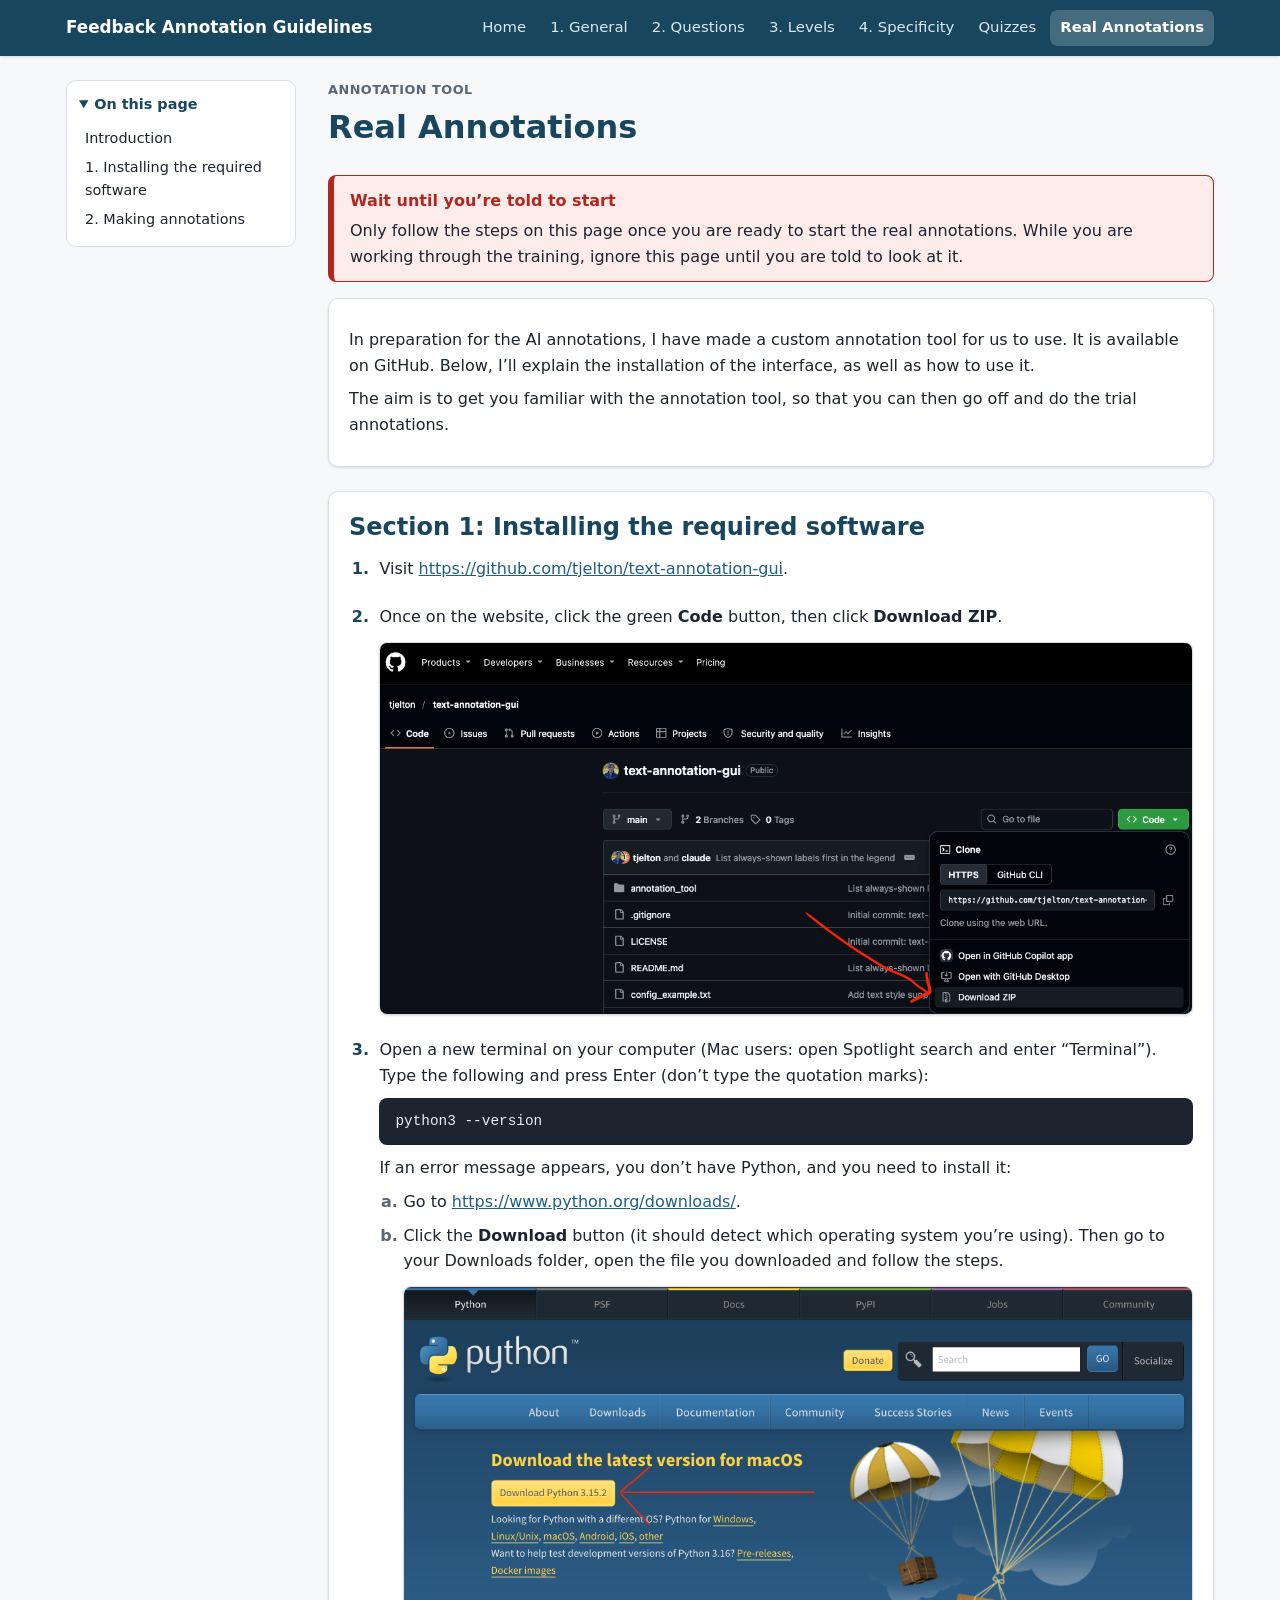
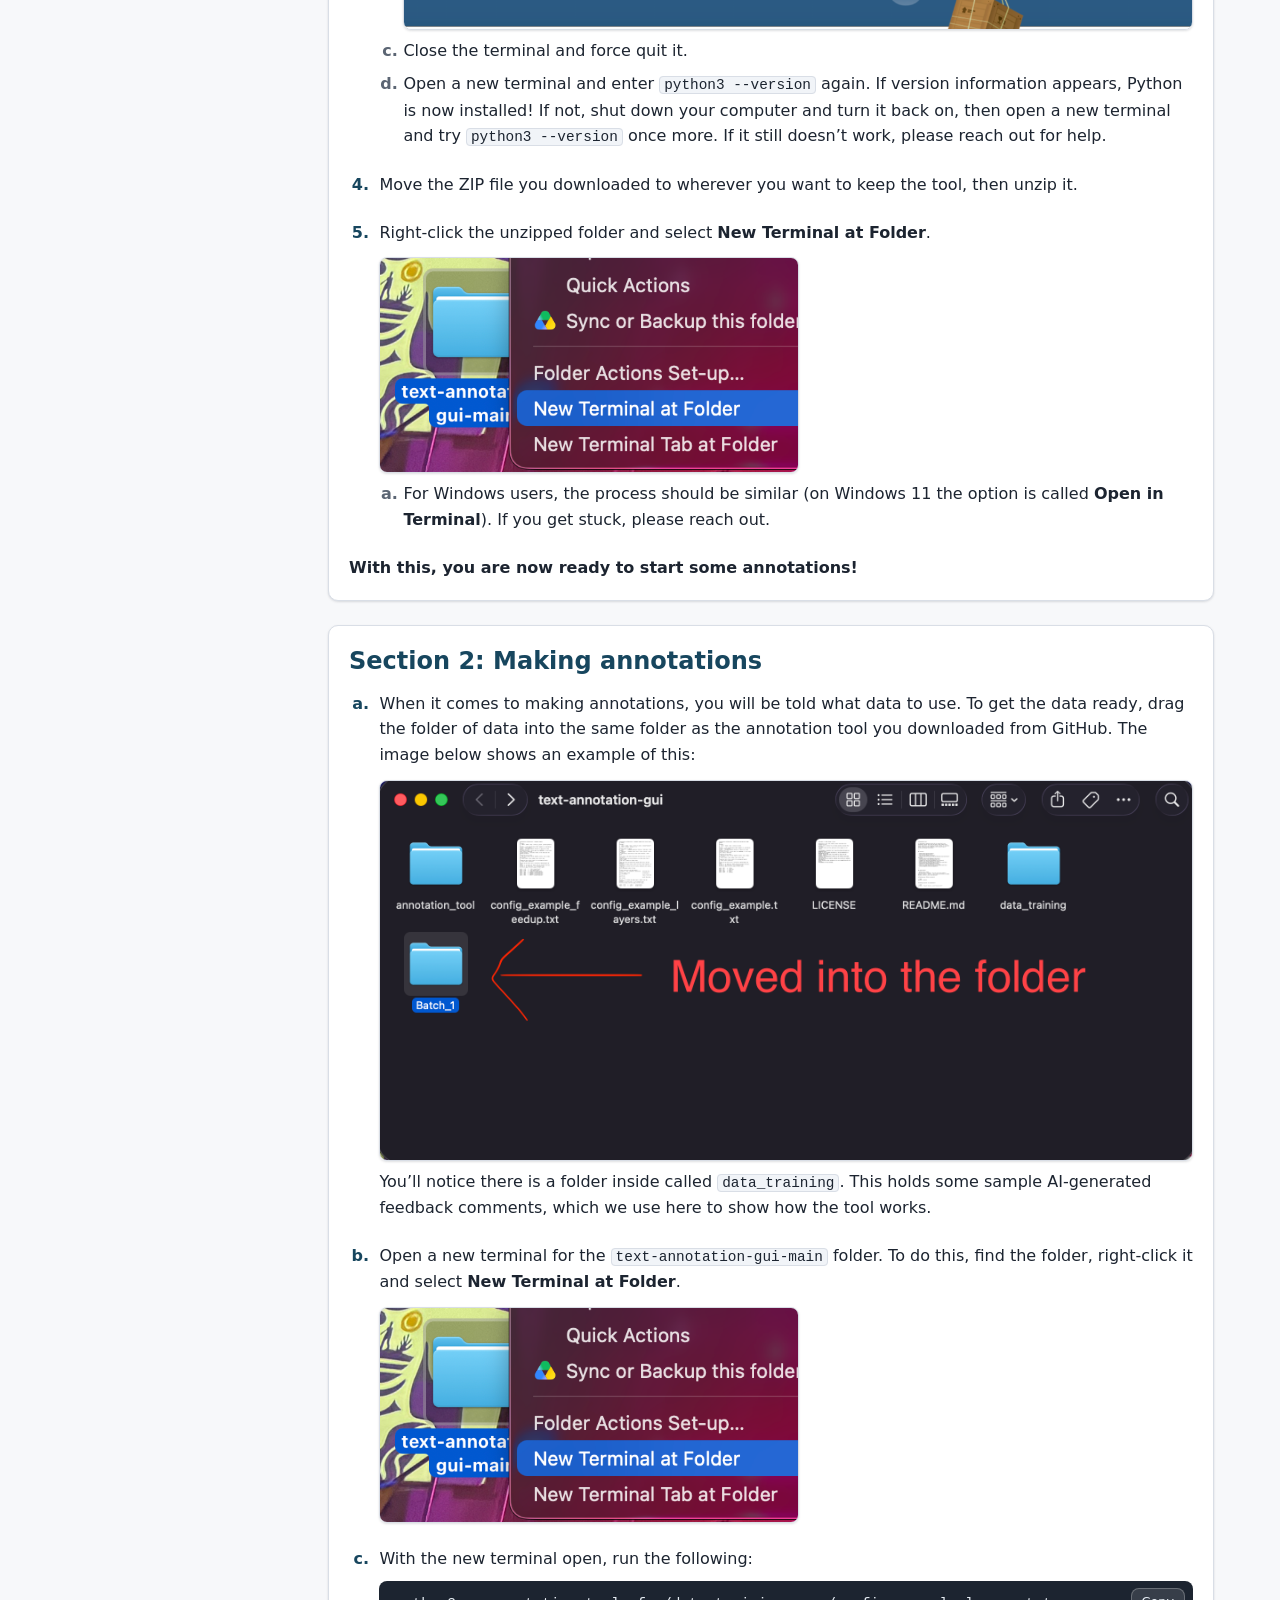
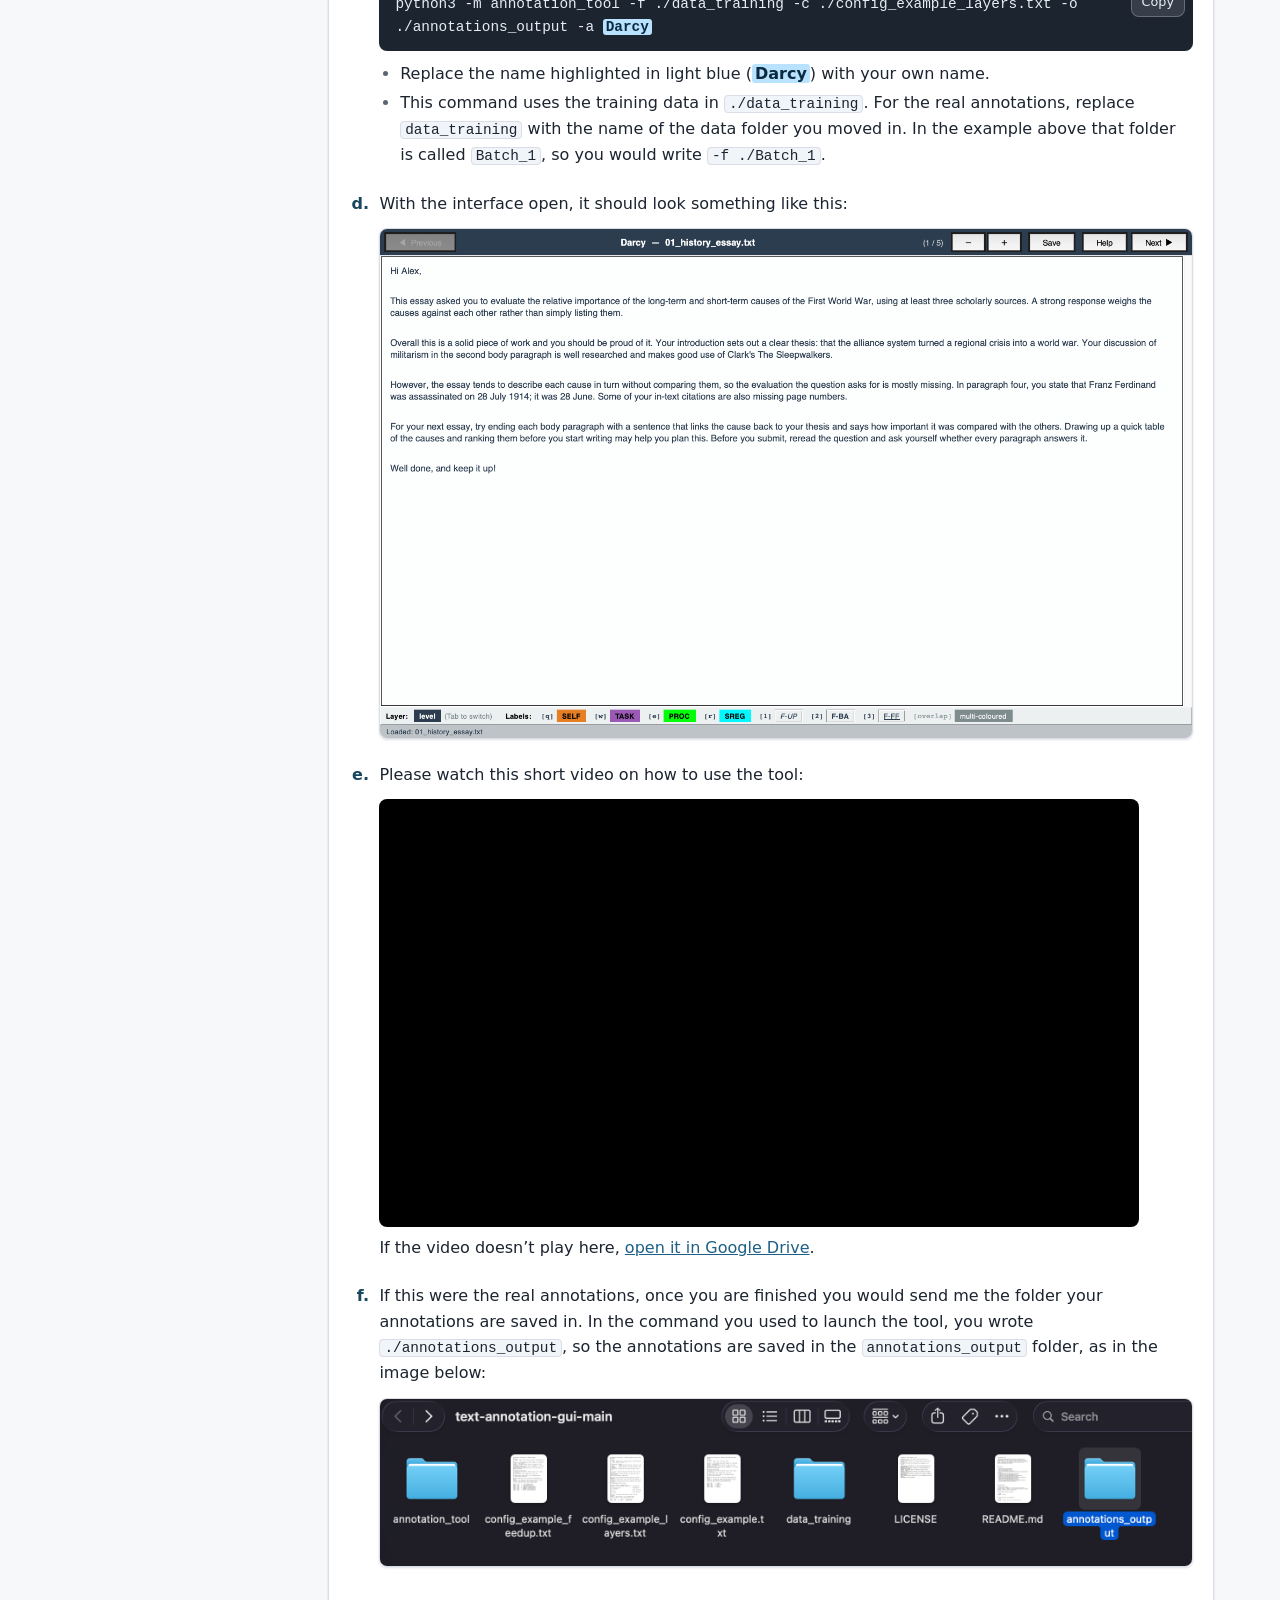
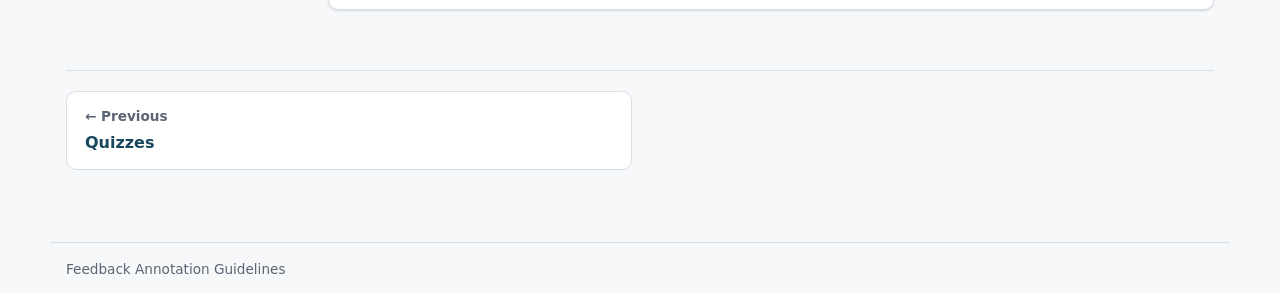
==== annotations.html @ d55816a2 "Add Real Annotations page for installing and using the annotation tool - New annotations.html with a" ====
<!doctype html>
<html lang="en-AU">
<head>
<meta charset="utf-8">
<meta name="viewport" content="width=device-width, initial-scale=1">
<title>Real Annotations</title>
<meta name="description" content="Installing and using the annotation tool for the real annotations.">
<link rel="icon" href="data:image/svg+xml,%3Csvg xmlns='http://www.w3.org/2000/svg' viewBox='0 0 32 32'%3E%3Crect width='32' height='32' rx='7' fill='%2317465e'/%3E%3Cpath d='M8 10h16M8 16h11M8 22h14' stroke='%23fff' stroke-width='3' stroke-linecap='round'/%3E%3C/svg%3E">
<link rel="stylesheet" href="assets/css/styles.css">
</head>
<body>
<header id="site-header"></header>
<main class="page">
<div class="with-toc">
<aside class="toc" id="toc" aria-label="On this page">
  <details open><summary>On this page</summary><ul>
    <li><a href="#intro">Introduction</a></li>
    <li><a href="#install">1. Installing the required software</a></li>
    <li><a href="#annotate">2. Making annotations</a></li>
  </ul></details>
</aside>
<div id="content">

<div class="page-head"><div><div class="eyebrow">Annotation tool</div><h1>Real Annotations</h1></div></div>

<div class="warn-callout" role="note">
  <strong>Wait until you’re told to start</strong>
  Only follow the steps on this page once you are ready to start the real annotations. While you are working through the training, ignore this page until you are told to look at it.
</div>

<section class="card" id="intro">
  <p>In preparation for the AI annotations, I have made a custom annotation tool for us to use. It is available on GitHub. Below, I’ll explain the installation of the interface, as well as how to use it.</p>
  <p>The aim is to get you familiar with the annotation tool, so that you can then go off and do the trial annotations.</p>
</section>

<section class="card steps" id="install">
  <h2>Section 1: Installing the required software</h2>
  <ol class="step-list">
    <li>Visit <a href="https://github.com/tjelton/text-annotation-gui" rel="noopener">https://github.com/tjelton/text-annotation-gui</a>.</li>

    <li>Once on the website, click the green <strong>Code</strong> button, then click <strong>Download ZIP</strong>.
      <figure class="shot">
        <img src="assets/images/download_code.png" width="1253" height="573" loading="lazy"
             alt="The GitHub page for text-annotation-gui with the green Code menu open and an arrow pointing to Download ZIP.">
      </figure>
    </li>

    <li>Open a new terminal on your computer (Mac users: open Spotlight search and enter “Terminal”). Type the following and press Enter (don’t type the quotation marks):
      <pre class="cmd"><code>python3 --version</code></pre>
      If an error message appears, you don’t have Python, and you need to install it:
      <ol class="sub-steps" type="a">
        <li>Go to <a href="https://www.python.org/downloads/" rel="noopener">https://www.python.org/downloads/</a>.</li>
        <li>Click the <strong>Download</strong> button (it should detect which operating system you’re using). Then go to your Downloads folder, open the file you downloaded and follow the steps.
          <figure class="shot">
            <img src="assets/images/download_Python.png" width="2394" height="1040" loading="lazy"
                 alt="The python.org downloads page with an arrow pointing to the yellow Download Python button.">
          </figure>
        </li>
        <li>Close the terminal and force quit it.</li>
        <li>Open a new terminal and enter <code>python3 --version</code> again. If version information appears, Python is now installed! If not, shut down your computer and turn it back on, then open a new terminal and try <code>python3 --version</code> once more. If it still doesn’t work, please reach out for help.</li>
      </ol>
    </li>

    <li>Move the ZIP file you downloaded to wherever you want to keep the tool, then unzip it.</li>

    <li>Right-click the unzipped folder and select <strong>New Terminal at Folder</strong>.
      <figure class="shot shot-small">
        <img src="assets/images/new_terminal.png" width="562" height="288" loading="lazy"
             alt="The right-click menu on the text-annotation-gui-main folder with New Terminal at Folder highlighted.">
      </figure>
      <ol class="sub-steps" type="a">
        <li>For Windows users, the process should be similar (on Windows 11 the option is called <strong>Open in Terminal</strong>). If you get stuck, please reach out.</li>
      </ol>
    </li>
  </ol>
  <p class="steps-done">With this, you are now ready to start some annotations!</p>
</section>

<section class="card steps" id="annotate">
  <h2>Section 2: Making annotations</h2>
  <ol class="step-list" type="a">
    <li>When it comes to making annotations, you will be told what data to use. To get the data ready, drag the folder of data into the same folder as the annotation tool you downloaded from GitHub. The image below shows an example of this:
      <figure class="shot">
        <img src="assets/images/moved_into_folder.png" width="1826" height="854" loading="lazy"
             alt="The text-annotation-gui folder in Finder, with a data folder called Batch_1 moved into it alongside annotation_tool, the config files and data_training.">
      </figure>
      <p>You’ll notice there is a folder inside called <code>data_training</code>. This holds some sample AI-generated feedback comments, which we use here to show how the tool works.</p>
    </li>

    <li>Open a new terminal for the <code>text-annotation-gui-main</code> folder. To do this, find the folder, right-click it and select <strong>New Terminal at Folder</strong>.
      <figure class="shot shot-small">
        <img src="assets/images/new_terminal.png" width="562" height="288" loading="lazy"
             alt="The right-click menu on the text-annotation-gui-main folder with New Terminal at Folder highlighted.">
      </figure>
    </li>

    <li>With the new terminal open, run the following:
      <div class="cmd-wrap">
        <pre class="cmd" id="launch-cmd"><code>python3 -m annotation_tool -f ./data_training -c ./config_example_layers.txt -o ./annotations_output -a <mark class="fill-in">Darcy</mark></code></pre>
        <button class="btn copy-btn" type="button" data-copy="launch-cmd">Copy</button>
      </div>
      <ul class="cmd-notes">
        <li>Replace the name highlighted in light blue (<mark class="fill-in">Darcy</mark>) with your own name.</li>
        <li>This command uses the training data in <code>./data_training</code>. For the real annotations, replace <code>data_training</code> with the name of the data folder you moved in. In the example above that folder is called <code>Batch_1</code>, so you would write <code>-f ./Batch_1</code>.</li>
      </ul>
    </li>

    <li>With the interface open, it should look something like this:
      <figure class="shot">
        <img src="assets/images/interface_open.png" width="3024" height="1898" loading="lazy"
             alt="The annotation tool showing a feedback comment, with Previous, Save, Help and Next buttons at the top and the label keys for the level and question layers along the bottom.">
      </figure>
    </li>

    <li>Please watch this short video on how to use the tool:
      <div class="video">
        <iframe src="https://drive.google.com/file/d/1grIuhMKIBnX-TDpeNv5iCV-O9RGMy2P2/preview" title="How to use the annotation tool (video)" allow="autoplay; fullscreen" allowfullscreen loading="lazy"></iframe>
      </div>
      <p>If the video doesn’t play here, <a href="https://drive.google.com/file/d/1grIuhMKIBnX-TDpeNv5iCV-O9RGMy2P2/view?usp=sharing" rel="noopener">open it in Google Drive</a>.</p>
    </li>

    <li>If this were the real annotations, once you are finished you would send me the folder your annotations are saved in. In the command you used to launch the tool, you wrote <code>./annotations_output</code>, so the annotations are saved in the <code>annotations_output</code> folder, as in the image below:
      <figure class="shot">
        <img src="assets/images/folder_output.png" width="1878" height="386" loading="lazy"
             alt="The text-annotation-gui-main folder in Finder with the new annotations_output folder selected.">
      </figure>
    </li>
  </ol>
</section>

</div>
</div>
</main>
<footer id="site-footer"></footer>
<script src="assets/js/nav.js"></script>
<script src="assets/js/crossref.js"></script>
<script>
(function () {
  "use strict";
  if (window.innerWidth <= 900) { const t = document.querySelector(".toc details"); if (t) t.open = false; }
  if (window.GXref) window.GXref.fromHash(false);
  document.addEventListener("click", (e) => {
    const b = e.target.closest("[data-copy]");
    if (!b) return;
    const src = document.getElementById(b.dataset.copy);
    if (!src || !navigator.clipboard) return;
    navigator.clipboard.writeText(src.textContent.trim()).then(() => {
      b.textContent = "Copied";
      setTimeout(() => { b.textContent = "Copy"; }, 1600);
    }, () => {});
  });
})();
</script>
</body>
</html>
---- assets/css/styles.css ----
/* ==========================================================================
   Feedback Annotation Guidelines – styles
   ========================================================================== */

:root {
  color-scheme: light;
  --bg: #f7f8fa;
  --surface: #ffffff;
  --surface-2: #f1f4f8;
  --rule-bg: #eef3f8;
  --text: #1c2430;
  --muted: #5b6573;
  --border: #d9dee6;
  --brand: #17465e;
  --brand-2: #22698c;
  --link: #1d5f86;
  --focus: #f0a400;
  --ok: #1d7a3b;
  --ok-bg: #e5f5ea;
  --bad: #b3261e;
  --bad-bg: #fdecea;
  --flash: #fff1b8;
  --shadow: 0 1px 2px rgba(16, 24, 40, .06), 0 1px 3px rgba(16, 24, 40, .08);

  /* Feedback-question chips (the spans themselves use underline / bold / italic) */
  --fu: #0f6e6e;
  --fb: #34495e;
  --ff: #8a3b74;

  /* Feedback-level highlights (text stays dark for contrast) */
  --fs-bg: #ffe08a;  --fs-ink: #3a2d00;  --fs-chip: #8a6400;
  --ft-bg: #c6efbf;  --ft-ink: #133d12;  --ft-chip: #2d7a24;
  --fp-bg: #bfe6fb;  --fp-ink: #0b3550;  --fp-chip: #1b6e9c;
  --fr-bg: #e4d2fb;  --fr-ink: #36165f;  --fr-chip: #6b3fb0;

  --header-bg: #17465e;
  --on-accent: #ffffff;
  --chip-ink: #ffffff;

  --radius: 10px;
  --maxw: 1180px;
  --font: "Inter", system-ui, -apple-system, "Segoe UI", Roboto, "Helvetica Neue", Arial, sans-serif;
}

* { box-sizing: border-box; }
html { scroll-padding-top: 76px; -webkit-text-size-adjust: 100%; }
body {
  margin: 0;
  background: var(--bg);
  color: var(--text);
  font-family: var(--font);
  font-size: 16px;
  line-height: 1.6;
}
a { color: var(--link); }
a:hover { text-decoration-thickness: 2px; }
:focus-visible { outline: 3px solid var(--focus); outline-offset: 2px; border-radius: 4px; }
h1, h2, h3, h4 { line-height: 1.25; color: var(--brand); }
h1 { font-size: 2rem; margin: .2em 0 .4em; }
h2 { font-size: 1.5rem; margin: 0 0 .6em; }
h3 { font-size: 1.15rem; margin: 1.4em 0 .5em; }
p { margin: .5em 0; }
ul { padding-left: 1.3em; }
li { margin: .2em 0; }
.muted { color: var(--muted); }
.visually-hidden { position: absolute !important; width: 1px; height: 1px; overflow: hidden; clip: rect(0 0 0 0); white-space: nowrap; }

/* ---------- Header / nav ---------- */
.site-header {
  position: sticky; top: 0; z-index: 20;
  background: var(--header-bg);
  color: #fff;
  box-shadow: var(--shadow);
}
.site-header .inner {
  max-width: var(--maxw); margin: 0 auto; padding: 10px 16px;
  display: flex; align-items: center; gap: 16px; flex-wrap: wrap;
}
.brand { color: #fff; font-weight: 700; text-decoration: none; font-size: 1.05rem; white-space: nowrap; }
.site-nav { display: flex; gap: 4px; flex-wrap: wrap; margin-left: auto; }
.site-nav a {
  color: #dbe9f2; text-decoration: none; padding: 6px 10px; border-radius: 8px; font-size: .93rem; white-space: nowrap;
}
.site-nav a:hover { background: rgba(255,255,255,.12); color: #fff; }
.site-nav a[aria-current="page"] { background: rgba(255,255,255,.2); color: #fff; font-weight: 600; }
.nav-badge { display: inline-block; margin-left: 4px; font-size: .75rem; background: #3fbf6a; color: #062b12; border-radius: 99px; padding: 0 6px; font-weight: 700; }

/* ---------- Layout ---------- */
.page { max-width: var(--maxw); margin: 0 auto; padding: 24px 16px 64px; }
.with-toc { display: grid; grid-template-columns: 230px minmax(0, 1fr); gap: 32px; align-items: start; }
.toc {
  position: sticky; top: 72px; max-height: calc(100vh - 90px); overflow: auto;
  font-size: .9rem; padding: 12px; background: var(--surface); border: 1px solid var(--border); border-radius: var(--radius);
}
.toc summary { font-weight: 700; color: var(--brand); cursor: pointer; }
.toc ul { list-style: none; padding: 0; margin: 8px 0 0; }
.toc li { margin: 0; }
.toc a { display: block; padding: 3px 6px; border-radius: 6px; text-decoration: none; color: var(--text); }
.toc a:hover { background: var(--surface-2); }
.toc .toc-sub a { padding-left: 18px; color: var(--muted); }
@media (max-width: 900px) {
  .with-toc { grid-template-columns: minmax(0, 1fr); gap: 16px; }
  .toc { position: static; max-height: none; }
}

.page-head { display: flex; align-items: flex-end; justify-content: space-between; gap: 12px; flex-wrap: wrap; margin-bottom: 8px; }
.page-head .eyebrow { color: var(--muted); font-weight: 600; letter-spacing: .04em; text-transform: uppercase; font-size: .8rem; }
.toolbar { display: flex; gap: 8px; flex-wrap: wrap; }

.btn {
  display: inline-flex; align-items: center; gap: 6px;
  border: 1px solid var(--border); background: var(--surface); color: var(--text);
  padding: 7px 14px; border-radius: 8px; font: inherit; font-size: .92rem; cursor: pointer; text-decoration: none;
}
.btn:hover { background: var(--surface-2); }
.btn.primary { background: var(--brand-2); border-color: var(--brand-2); color: var(--on-accent); font-weight: 600; }
.btn.primary:hover { filter: brightness(1.08); }
.btn[disabled] { opacity: .5; cursor: not-allowed; }

.card {
  background: var(--surface); border: 1px solid var(--border); border-radius: var(--radius);
  padding: 20px; box-shadow: var(--shadow); margin: 0 0 24px;
}
.section { margin: 0 0 40px; }
.section > h2 { padding-bottom: 6px; border-bottom: 2px solid var(--border); }
.section-num { color: var(--muted); font-weight: 600; margin-right: .3em; }

/* ---------- Rich text pieces ---------- */
.nodes { margin: .4em 0; padding-left: 1.2em; }
.nodes .nodes { margin: .15em 0; padding-left: 1.1em; }
/* One bullet style at every depth (no Word-style circles or squares); depth shows by indent and a smaller, lighter dot. */
ul ul, ol ul, .nodes .nodes { list-style-type: disc; }
li > ul li::marker { color: var(--muted); }
.nodes li::marker { color: var(--muted); }
.nodes .nodes > li::marker { font-size: .8em; }
.ex-note { margin: .35em 0; }
/* TASK / PROCESS / SELF / SELF-REGULATION verdicts were underlined in the Word doc; bold reads better on screen and can't be mistaken for a link. */
.verdict { font-weight: 700; letter-spacing: .02em; }
.nodes > li { margin: .3em 0; }
.nodes.plain { list-style: none; padding-left: 0; }
.subhead { font-weight: 700; color: var(--brand); margin-top: .8em; }
.node-label { font-weight: 700; color: var(--brand); margin-right: .3em; }

.callout {
  border-left: 4px solid var(--brand-2); background: var(--surface-2); padding: 12px 16px; border-radius: 0 var(--radius) var(--radius) 0; margin: 16px 0;
}
.callout > strong:first-child { display: block; margin-bottom: 4px; color: var(--brand); }

/* ---------- Main rule box ---------- */
.main-rule {
  background: var(--rule-bg); border: 1px solid var(--border); border-left: 5px solid var(--brand);
  border-radius: 0 var(--radius) var(--radius) 0; padding: 14px 18px; margin: 12px 0 18px;
}
.main-rule h4 { margin: 0 0 6px; color: var(--brand); font-size: 1rem; }
.main-rule ol { margin: .4em 0 0; padding-left: 0; list-style: none; }
.main-rule ol > li { display: grid; grid-template-columns: 2em 1fr; margin: .35em 0; }
.main-rule .pt-key { font-weight: 700; color: var(--brand); }
.main-rule .q-title { font-weight: 700; }

.common-examples { margin: -6px 0 18px; padding: 10px 18px; border: 1px dashed var(--border); border-radius: var(--radius); }
.common-examples ol { list-style: none; padding: 0; margin: .3em 0 0; }
.common-examples ol > li { display: grid; grid-template-columns: 2em 1fr; }

/* ---------- Category card ---------- */
.category { scroll-margin-top: 76px; }
.category > h3 { margin-top: 0; font-size: 1.3rem; }
.code-pill {
  display: inline-block; font-size: .78rem; font-weight: 700; letter-spacing: .03em;
  padding: 1px 8px; border-radius: 99px; color: #fff; vertical-align: middle; margin-right: 6px;
}
.ex-list-title { font-weight: 700; margin: 14px 0 6px; color: var(--text); }
.more-divider {
  display: flex; align-items: center; gap: 12px; margin: 22px 0 8px; color: var(--muted); font-size: .9rem; font-weight: 600;
}
.more-divider::before, .more-divider::after { content: ""; flex: 1; height: 1px; background: var(--border); }
.more-hint { font-size: .86rem; color: var(--muted); margin: 0 0 8px; }

/* ---------- Examples (click to expand) ---------- */
.ex-list { list-style: none; padding: 0; margin: 0; }
.ex-list > li { margin: 6px 0; }
details.example {
  border: 1px solid var(--border); border-radius: 8px; background: var(--surface);
}
details.example > summary {
  list-style: none; cursor: pointer; padding: 7px 12px 7px 34px; position: relative; border-radius: 8px; font-size: .92rem;
}
details.example > summary::-webkit-details-marker { display: none; }
details.example > summary::before {
  content: ""; position: absolute; left: 13px; top: 14px; width: 7px; height: 7px;
  border-right: 2px solid var(--muted); border-bottom: 2px solid var(--muted); transform: rotate(-45deg); transition: transform .15s;
}
details.example[open] > summary::before { transform: rotate(45deg); top: 12px; }
details.example > summary:hover { background: var(--surface-2); }
details.example[open] > summary { border-bottom: 1px dashed var(--border); border-radius: 8px 8px 0 0; }
.ex-body { padding: 8px 14px 10px 34px; font-size: .9rem; }
.ex-body > .nodes { padding-left: 1.1em; }
.ex-line { display: flex; flex-wrap: wrap; align-items: baseline; gap: 4px 10px; justify-content: space-between; }
.ex-quote { flex: 1 1 320px; }
.ex-codes { display: inline-flex; gap: 4px; flex-wrap: wrap; font-size: .76rem; }
.vs { color: var(--muted); font-style: normal; font-weight: 600; margin: 0 .35em; }
.nodes details.example { margin: 6px 0; }

.excerpt {
  border-left: 3px solid var(--border); padding: 4px 0 4px 12px; margin: 4px 0 8px;
}
.excerpt .crumb { font-size: .82rem; color: var(--muted); font-weight: 600; text-transform: uppercase; letter-spacing: .03em; }
.excerpt .rule-title { font-weight: 700; margin: 2px 0 4px; }
.excerpt-target { background: var(--surface-2); border-radius: 6px; padding: 2px 6px; }
.goto { font-size: .9rem; font-weight: 600; }

/* ---------- Coding chips ---------- */
.chip {
  display: inline-block; font-size: .74rem; font-weight: 700; padding: 0 7px; border-radius: 99px; line-height: 1.6;
  color: var(--chip-ink); white-space: nowrap;
}
.chip-sep { color: var(--muted); font-weight: 700; }
.chip.c-FU { background: var(--fu); } .chip.c-FB { background: var(--fb); } .chip.c-FF { background: var(--ff); }
.chip.c-FS { background: var(--fs-chip); } .chip.c-FT { background: var(--ft-chip); }
.chip.c-FP { background: var(--fp-chip); } .chip.c-FR { background: var(--fr-chip); }
.chip.c-none { background: transparent; color: var(--muted); border: 1px dashed var(--muted); }

/* ---------- Coded spans ---------- */
.span { border-radius: 3px; }
.span.c-FU { text-decoration: underline; }
.span.c-FB { font-weight: 700; }
.span.c-FF { font-style: italic; }
.span.c-FS, .span.c-FT, .span.c-FP, .span.c-FR {
  padding: 1px 2px; -webkit-box-decoration-break: clone; box-decoration-break: clone;
}
.span.c-FS { background: var(--fs-bg); color: var(--fs-ink); }
.span.c-FT { background: var(--ft-bg); color: var(--ft-ink); }
.span.c-FP { background: var(--fp-bg); color: var(--fp-ink); }
.span.c-FR { background: var(--fr-bg); color: var(--fr-ink); }
.span.c-none { color: var(--muted); }
.span-sep { color: var(--muted); font-weight: 400; font-style: normal; margin: 0 .15em; user-select: none; }

.legend { display: flex; flex-wrap: wrap; gap: 8px 18px; padding: 10px 14px; background: var(--surface); border: 1px solid var(--border); border-radius: var(--radius); margin: 12px 0 20px; }
.legend > strong { width: 100%; font-size: .85rem; color: var(--muted); text-transform: uppercase; letter-spacing: .04em; }
.legend-item { display: inline-flex; align-items: center; gap: 6px; }

/* ---------- Distinguishing rules ---------- */
.rationale { margin: 0 0 18px; }
.distinguish-section { scroll-margin-top: 76px; }
.distinguish-section > h3 { font-size: 1.25rem; }
details.rule {
  border: 1px solid var(--border); border-radius: var(--radius); background: var(--surface); margin: 8px 0; box-shadow: var(--shadow);
}
details.rule > summary {
  cursor: pointer; list-style: none; padding: 10px 14px 10px 40px; position: relative; font-weight: 700;
}
details.rule > summary::-webkit-details-marker { display: none; }
details.rule > summary::before {
  content: "+"; position: absolute; left: 12px; top: 9px; width: 20px; height: 20px; border-radius: 50%;
  background: var(--brand-2); color: var(--on-accent); font-weight: 700; line-height: 20px; text-align: center; font-size: .95rem;
}
details.rule[open] > summary::before { content: "−"; }
details.rule > summary:hover { background: var(--surface-2); border-radius: var(--radius); }
.rule-key { color: var(--brand-2); margin-right: .35em; }
.rule-body { padding: 0 16px 12px 40px; }

details.panel { border: 1px solid var(--border); border-radius: var(--radius); background: var(--surface-2); margin: 16px 0 0; }
details.panel > summary { cursor: pointer; padding: 8px 14px; font-weight: 700; color: var(--brand); }
details.panel > .panel-body { padding: 0 16px 12px; }

/* ---------- Deep-link flash ---------- */
@keyframes flash { 0% { background: var(--flash); } 100% { background: transparent; } }
.flash { animation: flash 2.4s ease-out; border-radius: 6px; }
a.xref { text-decoration-style: dotted; text-underline-offset: 2px; }

/* ---------- Home ---------- */
.hero { padding: 8px 0 4px; }
.hero p { max-width: 75ch; }
.qa-list { list-style: disc; padding-left: 2.2em; margin: 10px 0 14px; }
.qa-list li { margin: 6px 0; padding-left: .4em; }
.qa-list .arrow { font-weight: 700; }
.grid { display: grid; grid-template-columns: repeat(auto-fit, minmax(240px, 1fr)); gap: 16px; margin: 16px 0 28px; }
.tile { display: flex; flex-direction: column; gap: 6px; text-decoration: none; color: var(--text); }
.tile h3 { margin: 0; }
.tile .tile-actions { margin-top: auto; display: flex; gap: 8px; flex-wrap: wrap; padding-top: 8px; }
.tile.disabled { opacity: .75; }
.tile .badge-pass, .tile .badge-soon { align-self: flex-start; }
.badge-pass { display: inline-block; background: var(--ok-bg); color: var(--ok); border: 1px solid var(--ok); border-radius: 99px; padding: 0 10px; font-size: .82rem; font-weight: 700; }
.badge-soon { display: inline-block; background: var(--surface-2); color: var(--muted); border: 1px solid var(--border); border-radius: 99px; padding: 0 10px; font-size: .82rem; font-weight: 700; }

.diagram { display: flex; align-items: center; justify-content: center; gap: 10px; margin: 18px 0; flex-wrap: wrap; }
.diagram .oval { border: 2px solid var(--text); border-radius: 50%; padding: 18px 28px; font-size: 1.1rem; background: var(--surface); }
.diagram .arrow-box { position: relative; border: 2px solid var(--text); padding: 10px 26px 10px 18px; font-size: 1.1rem; background: var(--surface);
  clip-path: polygon(0 18%, 82% 18%, 82% 0, 100% 50%, 82% 100%, 82% 82%, 0 82%); padding-right: 46px; border: none; background: var(--brand-2); color: var(--on-accent); }

/* ---------- Quiz ---------- */
.quiz-wrap { max-width: 780px; margin: 0 auto; }
.progress { height: 8px; background: var(--surface-2); border-radius: 99px; overflow: hidden; margin: 8px 0 18px; border: 1px solid var(--border); }
.progress > div { height: 100%; background: var(--brand-2); transition: width .25s; }
.q-meta { display: flex; justify-content: space-between; color: var(--muted); font-size: .9rem; }
.q-prompt { font-weight: 700; margin: 6px 0 10px; }
.q-text { font-size: 1.15rem; padding: 14px 16px; background: var(--surface-2); border-radius: 8px; margin: 0 0 16px; }
.options { display: grid; gap: 8px; }
.option {
  text-align: left; width: 100%; font: inherit; padding: 10px 14px; border-radius: 8px; border: 1.5px solid var(--border);
  background: var(--surface); color: var(--text); cursor: pointer; display: flex; gap: 10px; align-items: center; flex-wrap: wrap;
}
.option:hover:not([disabled]) { border-color: var(--brand-2); background: var(--surface-2); }
.option[disabled] { cursor: default; }
.option.correct { border-color: var(--ok); background: var(--ok-bg); }
.option.wrong { border-color: var(--bad); background: var(--bad-bg); }
.option .opt-key { font-weight: 700; color: var(--muted); min-width: 1.2em; }
.feedback { margin-top: 16px; padding: 14px 16px; border-radius: 8px; border: 1px solid var(--border); }
.feedback.ok { background: var(--ok-bg); border-color: var(--ok); }
.feedback.bad { background: var(--bad-bg); border-color: var(--bad); }
.feedback .verdict { font-weight: 800; font-size: 1.05rem; }
.feedback .verdict.ok { color: var(--ok); } .feedback .verdict.bad { color: var(--bad); }
.feedback .answer-line { margin: 6px 0; }
.q-actions { display: flex; justify-content: flex-end; margin-top: 16px; gap: 8px; }
.score-big { font-size: 3rem; font-weight: 800; color: var(--brand); line-height: 1; }
.result-pass { color: var(--ok); } .result-fail { color: var(--bad); }
.warn-callout { margin: 16px 0; padding: 12px 16px; border: 1.5px solid var(--bad); border-left-width: 6px; border-radius: 8px; background: var(--bad-bg); color: var(--text); }
.warn-callout > strong { display: block; margin-bottom: 4px; color: var(--bad); }
.missed { list-style: none; padding: 0; }
.missed li { border: 1px solid var(--border); border-radius: 8px; padding: 10px 12px; margin: 8px 0; background: var(--surface); }

footer.site-footer { max-width: var(--maxw); margin: 0 auto; padding: 16px; color: var(--muted); font-size: .85rem; border-top: 1px solid var(--border); }

@media (max-width: 600px) {
  h1 { font-size: 1.6rem; }
  .card { padding: 14px; }
  .rule-body { padding: 0 12px 10px 16px; }
  .ex-body { padding: 8px 10px 10px 14px; }
  details.rule > summary { padding-left: 38px; }
}
@media print {
  .site-header, .toc, .toolbar { display: none; }
  details > summary::before { display: none; }
}

.nodes > li.ex-li { list-style: none; }
.nodes > li.diagram-li { list-style: none; }
.ex-quote, .rule-body, .ex-body, .q-text { overflow-wrap: anywhere; }
@media (max-width: 600px) {
  .site-header .inner { gap: 6px 10px; padding: 8px 12px; }
  .site-nav { margin-left: 0; width: 100%; }
  .site-nav a { padding: 4px 7px; font-size: .88rem; }
  .page { padding: 16px 16px 48px; }
}

/* Always-open examples (Section 1): plain flowing text, no box */
.example-open { margin: 4px 0; }
.example-open .ex-static-head { padding: 0; }
.example-open .ex-body { padding: 0; font-size: inherit; }
.example-open .ex-body > p { margin: .4em 0; }

/* ---------- Previous / next section buttons ---------- */
.pager { display: grid; grid-template-columns: 1fr 1fr; gap: 16px; margin: 36px 0 8px; padding-top: 20px; border-top: 1px solid var(--border); }
.pager-link { display: flex; flex-direction: column; gap: 2px; padding: 14px 18px; border: 1px solid var(--border); border-radius: 10px;
  background: var(--surface); color: var(--text); text-decoration: none; }
.pager-link:hover { border-color: var(--brand-2); background: var(--surface-2); }
.pager-link.next { text-align: right; grid-column: 2; }
.pager-dir { font-size: .85rem; color: var(--muted); font-weight: 600; }
.pager-title { font-weight: 700; color: var(--brand); }
@media (max-width: 600px) {
  .pager { grid-template-columns: 1fr; }
  .pager-link.next { grid-column: 1; }
  .pager > span:empty { display: none; }
}

/* ---------- Foldable example lists under each main rule ---------- */
details.ex-group { margin: 14px 0 0; }
details.ex-group > summary {
  list-style: none; cursor: pointer; display: flex; align-items: center; gap: 8px;
  padding: 6px 8px 6px 28px; position: relative; border-radius: 8px; font-weight: 700; color: var(--text);
}
details.ex-group > summary::-webkit-details-marker { display: none; }
details.ex-group > summary::before {
  content: ""; position: absolute; left: 10px; top: 50%; width: 7px; height: 7px; margin-top: -6px;
  border-right: 2px solid var(--brand-2); border-bottom: 2px solid var(--brand-2); transform: rotate(-45deg); transition: transform .15s;
}
details.ex-group[open] > summary::before { transform: rotate(45deg); margin-top: -7px; }
details.ex-group > summary:hover { background: var(--surface-2); }
.ex-group-hint { color: var(--muted); font-weight: 400; }
.ex-group-count {
  font-size: .75rem; font-weight: 700; color: var(--muted); background: var(--surface-2); border: 1px solid var(--border);
  border-radius: 99px; padding: 0 8px; line-height: 1.6;
}
details.ex-group > .ex-list, details.ex-group > .more-hint { margin-left: 0; }
details.ex-group > .more-hint { margin-top: 2px; }
details.ex-group[open] > summary { margin-bottom: 6px; }
hr.more-rule { border: 0; border-top: 1px solid var(--border); margin: 20px 0 0; }

/* ---------- Section 4: specificity ---------- */
/* Specificity codes. Distinct from the level colours, which highlight the example text. */
.chip.s-none { background: transparent; color: var(--muted); border: 1px solid var(--muted); }
.chip.s-instance { background: #0e7490; }
.chip.s-what { background: #b45309; }
.chip.s-both { background: #4338ca; }
.chip.s-notcoded { background: transparent; color: var(--muted); border: 1px dashed var(--muted); }
.spec-table { border-collapse: collapse; margin: 10px 0 12px; width: 100%; max-width: 560px; background: var(--surface); font-size: .95rem; }
.spec-table th, .spec-table td { border: 1px solid var(--border); padding: 5px 10px; text-align: left; }
.spec-table th { background: var(--surface-2); font-weight: 700; }
.spec-box { border: 1px solid var(--border); border-left: 4px solid var(--brand-2); background: var(--rule-bg); border-radius: 8px; padding: 10px 16px; margin: 12px 0; }
.spec-box > p { margin: 0 0 4px; }
.spec-subhead { margin: 18px 0 6px; color: var(--brand); font-size: 1.05rem; }
.spec-points { list-style: none; padding-left: 0; margin: .4em 0; }
.spec-points > li { display: flex; gap: 8px; margin: .4em 0; }
.spec-points > li > .pt-key { font-weight: 700; color: var(--brand); min-width: 1.4em; }
.spec-section details.rule { margin: 8px 0; }
.spec-after { margin: 10px 0 0; }
.cmp-note { color: var(--muted); margin-top: -.2em; }
.refs { list-style: none; padding-left: 0; }
.refs li { margin: .5em 0; padding-left: 1.6em; text-indent: -1.6em; overflow-wrap: anywhere; }
.spec-section > h3 { margin-top: 0; }
.nodes .example-static > div { padding: 2px 12px !important; }

/* ---------- Real Annotations page ---------- */
.steps > h2 { margin-top: 0; }
.step-list { padding-left: 1.6em; margin: .6em 0 0; }
.step-list > li { margin: 0 0 1.4em; padding-left: .3em; }
.step-list > li::marker { font-weight: 700; color: var(--brand); }
.sub-steps { padding-left: 1.5em; margin: .5em 0; }
.sub-steps > li { margin: .5em 0; }
.sub-steps > li::marker { font-weight: 700; color: var(--muted); }
.steps-done { font-weight: 600; margin: 0; }
.steps code, .cmd-notes code { font-family: ui-monospace, SFMono-Regular, Menlo, Consolas, monospace; font-size: .9em;
  background: var(--surface-2); border: 1px solid var(--border); border-radius: 4px; padding: 0 4px; }
pre.cmd { margin: 10px 0; padding: 12px 16px; background: #1c2430; color: #e6edf3; border-radius: 8px; overflow-x: auto;
  font-family: ui-monospace, SFMono-Regular, Menlo, Consolas, monospace; font-size: .9rem; line-height: 1.6;
  white-space: pre-wrap; overflow-wrap: anywhere; }
pre.cmd code { background: none; border: 0; padding: 0; color: inherit; font-size: inherit; }
.cmd-wrap { position: relative; }
.cmd-wrap pre.cmd { padding-right: 76px; }
.copy-btn { position: absolute; top: 7px; right: 8px; padding: 3px 10px; font-size: .8rem;
  background: rgba(255,255,255,.12); border-color: rgba(255,255,255,.25); color: #e6edf3; }
.copy-btn:hover { background: rgba(255,255,255,.22); }
mark.fill-in { background: #b9e2ff; color: #0b2a40; border-radius: 3px; padding: 0 3px; font-weight: 600; }
.cmd-notes { margin: .4em 0; }
figure.shot { margin: 12px 0 4px; }
figure.shot img { display: block; max-width: 100%; height: auto; border: 1px solid var(--border); border-radius: 8px; box-shadow: var(--shadow); }
figure.shot-small img { max-width: min(100%, 420px); }
.video { position: relative; aspect-ratio: 16 / 9; max-width: 760px; margin: 12px 0 4px; background: #000; border-radius: 8px; overflow: hidden; }
.video iframe { position: absolute; inset: 0; width: 100%; height: 100%; border: 0; }
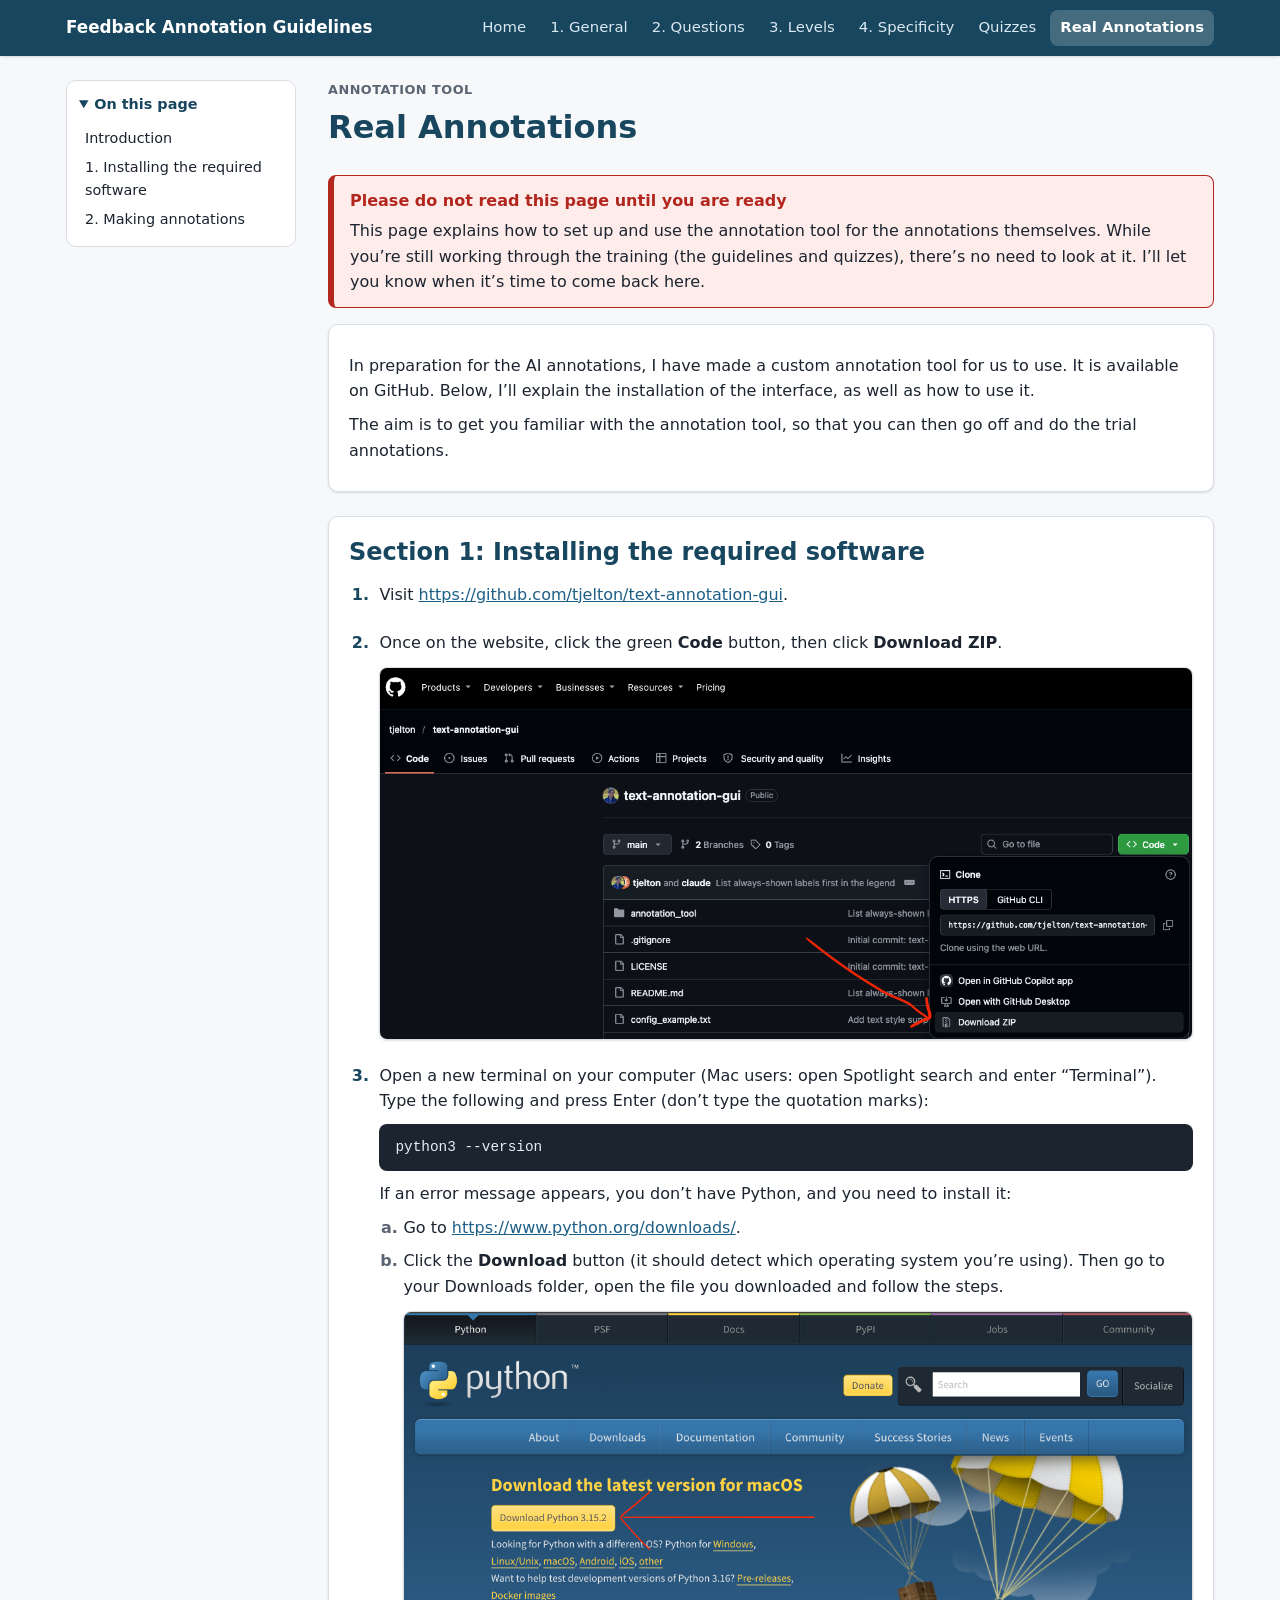
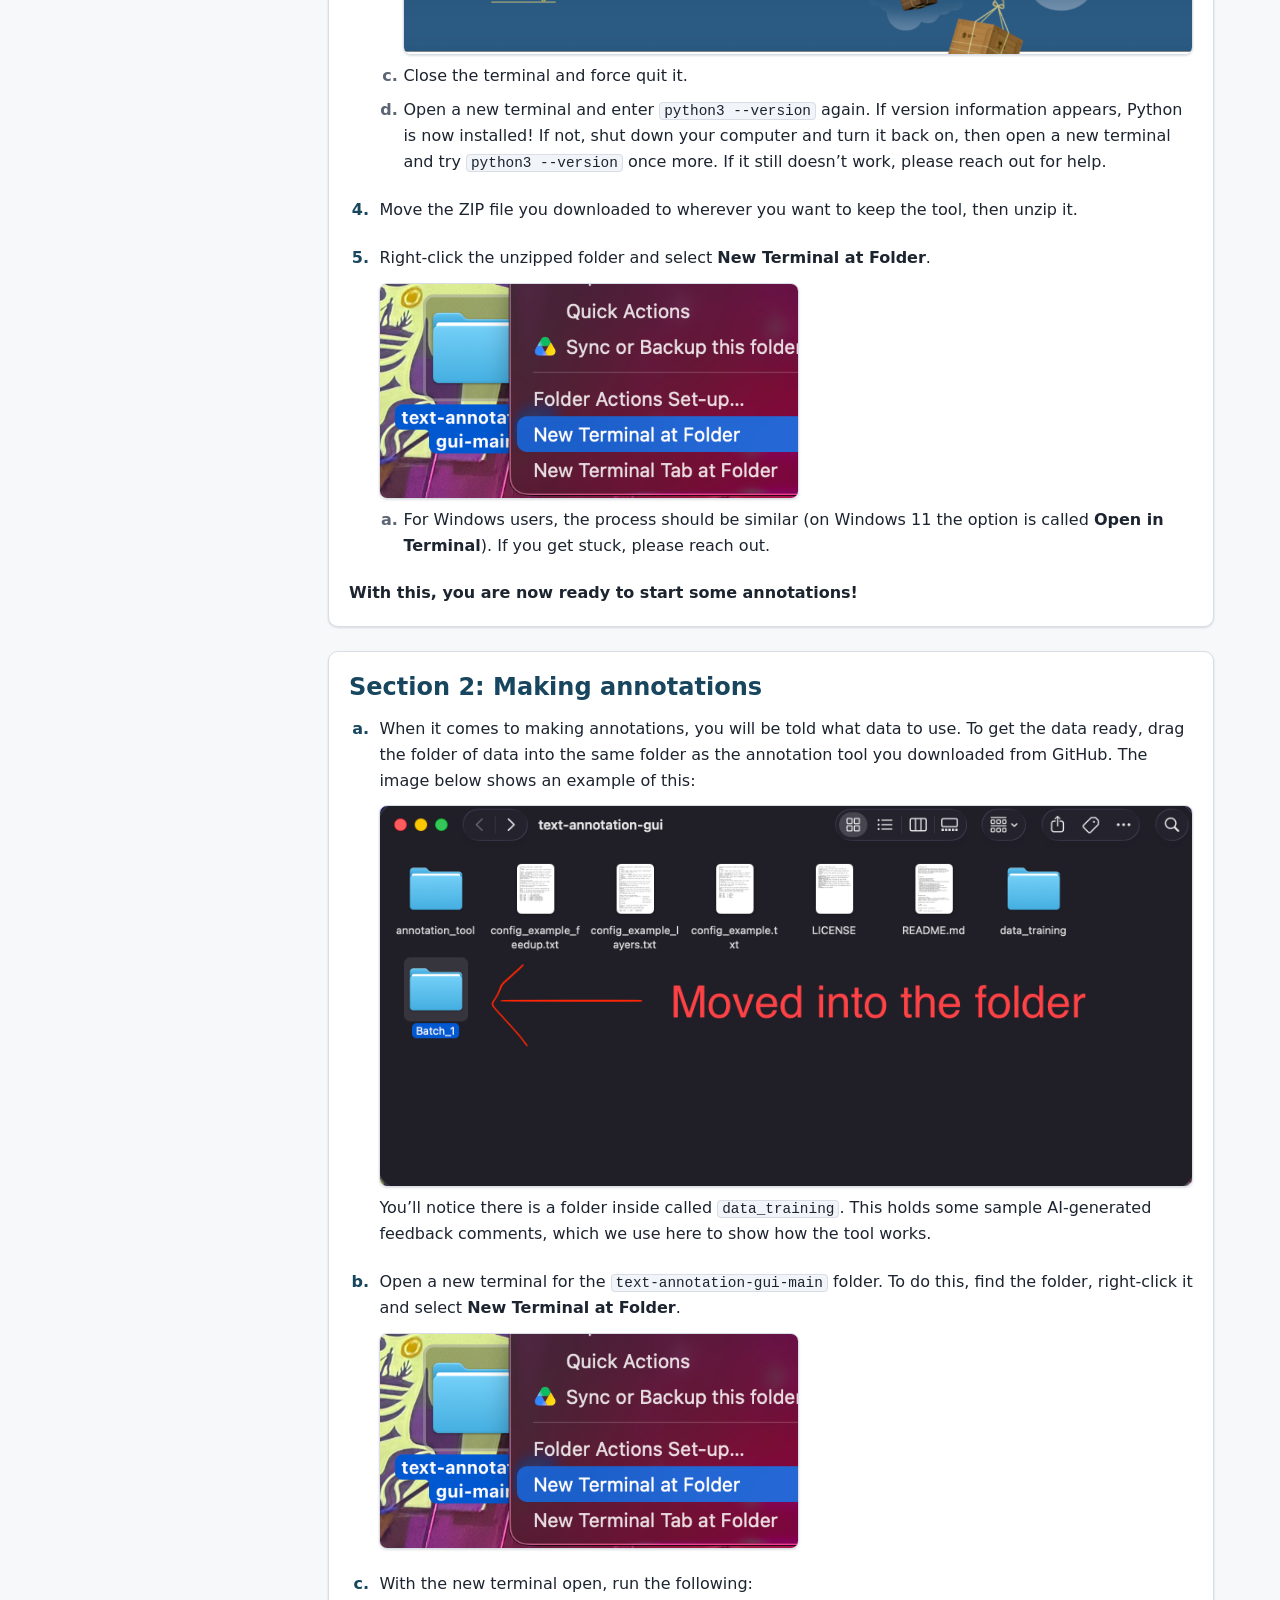
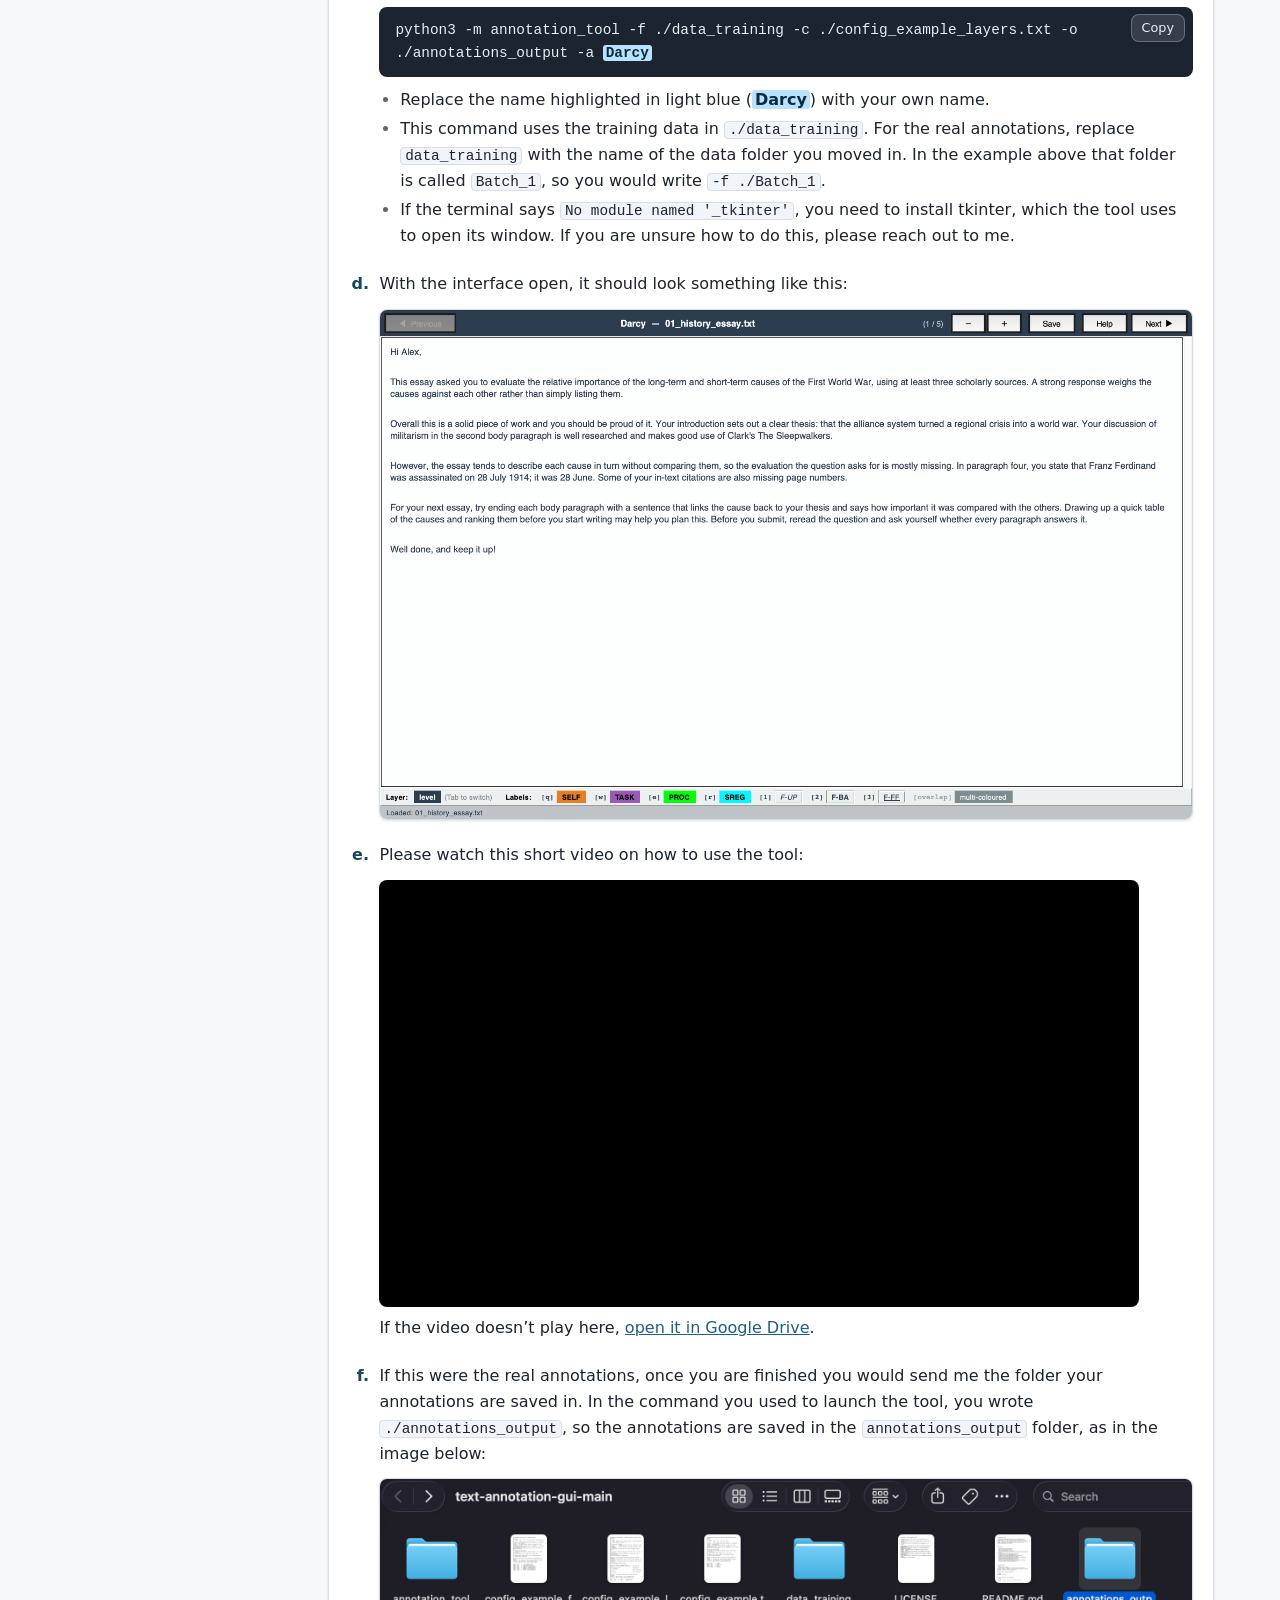
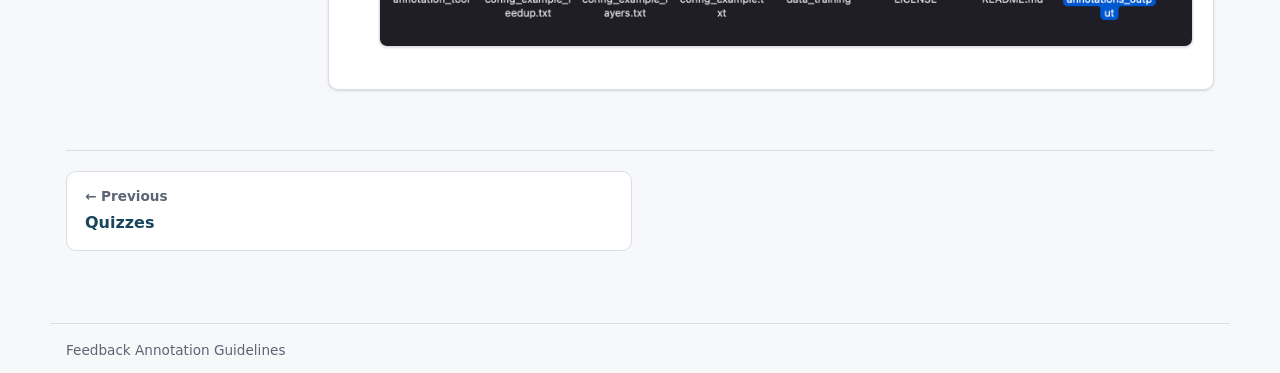
==== commit 1e501d51: "Soften Real Annotations callout wording and add tkinter note - Reword the red callout: "Please do no" ====
--- a/annotations.html
+++ b/annotations.html
@@ -24,8 +24,8 @@
 <div class="page-head"><div><div class="eyebrow">Annotation tool</div><h1>Real Annotations</h1></div></div>
 
 <div class="warn-callout" role="note">
-  <strong>Wait until you’re told to start</strong>
-  Only follow the steps on this page once you are ready to start the real annotations. While you are working through the training, ignore this page until you are told to look at it.
+  <strong>Please do not read this page until you are ready</strong>
+  This page explains how to set up and use the annotation tool for the annotations themselves. While you’re still working through the training (the guidelines and quizzes), there’s no need to look at it. I’ll let you know when it’s time to come back here.
 </div>
 
 <section class="card" id="intro">
@@ -102,6 +102,7 @@
       <ul class="cmd-notes">
         <li>Replace the name highlighted in light blue (<mark class="fill-in">Darcy</mark>) with your own name.</li>
         <li>This command uses the training data in <code>./data_training</code>. For the real annotations, replace <code>data_training</code> with the name of the data folder you moved in. In the example above that folder is called <code>Batch_1</code>, so you would write <code>-f ./Batch_1</code>.</li>
+        <li>If the terminal says <code>No module named '_tkinter'</code>, you need to install tkinter, which the tool uses to open its window. If you are unsure how to do this, please reach out to me.</li>
       </ul>
     </li>
 
